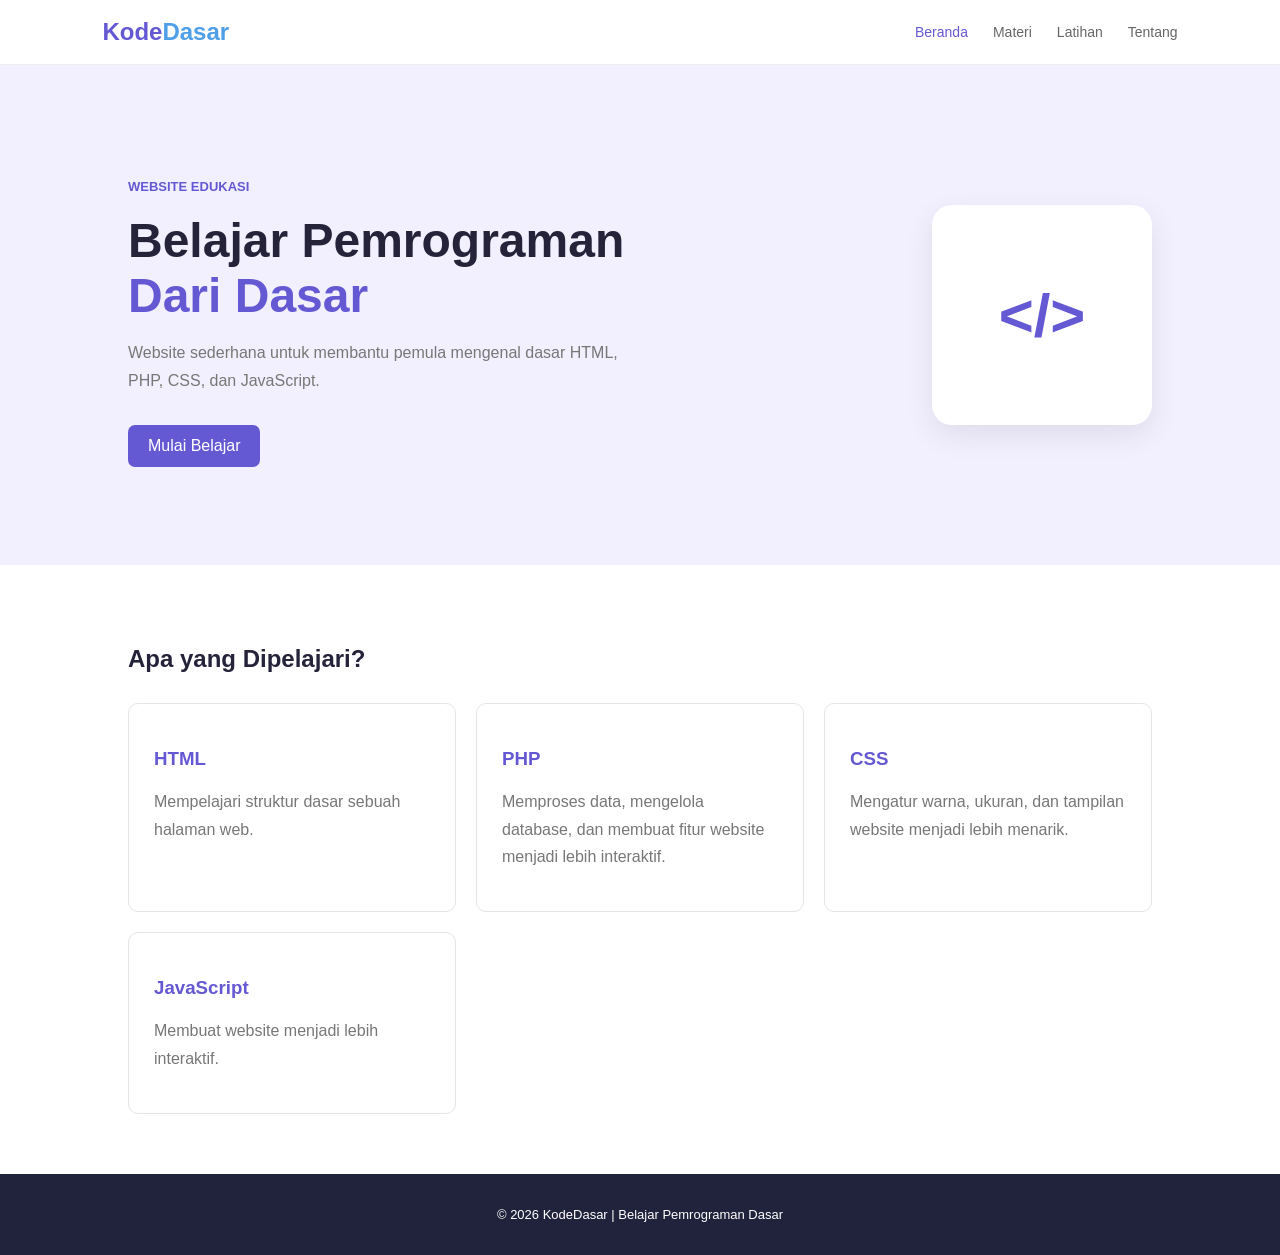
==== index.html @ 0f3f9ac7 "mengubah isi PHP" ====
<!DOCTYPE html>
<html lang="id">
<head>
    <meta charset="UTF-8">
    <meta name="viewport" content="width=device-width, initial-scale=1.0">
    <title>Beranda | KodeDasar</title>
    <link rel="stylesheet" href="css/style.css">
    <script src="js/script.js" defer></script>
</head>
<body>

<header>
    <nav class="navbar">
        <h2>Kode<span>Dasar</span></h2>

        <ul>
            <li><a class="active" href="index.html">Beranda</a></li>
            <li><a href="materi.html">Materi</a></li>
            <li><a href="latihan.html">Latihan</a></li>
            <li><a href="tentang.html">Tentang</a></li>
        </ul>
    </nav>
</header>

<main>
    <section class="hero">
        <div>
            <p>WEBSITE EDUKASI</p>
            <h1>Belajar Pemrograman<br><span>Dari Dasar</span></h1>
            <p>
                Website sederhana untuk membantu pemula mengenal
                dasar HTML, PHP, CSS, dan JavaScript.
            </p>

            <a href="materi.html" class="button">Mulai Belajar</a>
        </div>

        <div class="code-box">
            &lt;/&gt;
        </div>
    </section>

    <section class="section">
        <h2>Apa yang Dipelajari?</h2>

        <div class="cards">
            <div class="card">
                <h3>HTML</h3>
                <p>Mempelajari struktur dasar sebuah halaman web.</p>
            </div>

            <div class="card">
                <h3>PHP</h3>
                <p>Memproses data, mengelola database, dan membuat fitur website menjadi lebih interaktif.</p>
            </div>

            <div class="card">
                <h3>CSS</h3>
                <p>Mengatur warna, ukuran, dan tampilan website menjadi lebih menarik.</p>
            </div>

            <div class="card">
                <h3>JavaScript</h3>
                <p>Membuat website menjadi lebih interaktif.</p>
            </div>
        </div>
    </section>
</main>

<footer>
    <p>© 2026 KodeDasar | Belajar Pemrograman Dasar</p>
</footer>

</body>
</html>
---- css/style.css ----
* {
    box-sizing: border-box;
}

body {
    margin: 0;
    font-family: Arial, sans-serif;
    color: #25233a;
    background: #ffffff;
}

.navbar {
    display: flex;
    justify-content: space-between;
    align-items: center;
    padding: 18px 8%;
    border-bottom: 1px solid #eeeeee;
}

.navbar h2 {
    margin: 0;
    color: #6558d3;
}

.navbar h2 span {
    color: #4e9ee8;
}

.navbar ul {
    display: flex;
    gap: 25px;
    list-style: none;
    margin: 0;
    padding: 0;
}

.navbar a {
    color: #666666;
    text-decoration: none;
    font-size: 14px;
}

.navbar a:hover,
.navbar a.active {
    color: #6558d3;
}

.hero {
    min-height: 500px;
    padding: 80px 10%;
    display: flex;
    align-items: center;
    justify-content: space-between;
    background: #f2f0ff;
}

.hero p:first-child {
    color: #6558d3;
    font-size: 13px;
    font-weight: bold;
}

.hero h1 {
    font-size: 48px;
    margin: 15px 0;
}

.hero h1 span {
    color: #6558d3;
}

.hero p {
    max-width: 500px;
    color: #777777;
    line-height: 1.7;
}

.button {
    display: inline-block;
    margin-top: 15px;
    padding: 12px 20px;
    background: #6558d3;
    color: white;
    border: none;
    border-radius: 7px;
    text-decoration: none;
    cursor: pointer;
}

.button:hover {
    background: #4d43aa;
}

.code-box {
    width: 220px;
    height: 220px;
    display: flex;
    justify-content: center;
    align-items: center;
    background: #ffffff;
    border-radius: 20px;
    color: #6558d3;
    font-size: 60px;
    font-weight: bold;
    box-shadow: 0 10px 30px #00000015;
}

.section {
    padding: 60px 10%;
}

.section h2 {
    margin-bottom: 30px;
}

.cards {
    display: grid;
    grid-template-columns: repeat(3, 1fr);
    gap: 20px;
}

.card,
.material,
.quiz,
.about {
    padding: 25px;
    border: 1px solid #e5e5e5;
    border-radius: 10px;
    background: white;
}

.card h3,
.material h2 {
    color: #6558d3;
}

.card p,
.material p,
.about p {
    color: #777777;
    line-height: 1.7;
}

.page-title {
    padding: 70px 10%;
    background: #f2f0ff;
}

.page-title h1 {
    margin: 0 0 10px;
    font-size: 40px;
}

.page-title p {
    color: #777777;
}

.material {
    margin-bottom: 20px;
}

.material pre {
    padding: 15px;
    background: #20233b;
    color: #ffffff;
    border-radius: 7px;
    overflow-x: auto;
}

.quiz label {
    display: block;
    padding: 10px;
    color: #666666;
}

.quiz #hasil {
    color: #6558d3;
    font-weight: bold;
}

.info {
    margin-top: 25px;
    padding: 20px;
    background: #f2f0ff;
    border-radius: 8px;
}

footer {
    padding: 20px;
    text-align: center;
    background: #20233b;
    color: white;
    font-size: 13px;
}

@media (max-width: 700px) {
    .navbar {
        flex-direction: column;
        gap: 15px;
    }

    .navbar ul {
        gap: 15px;
        flex-wrap: wrap;
        justify-content: center;
    }

    .hero {
        flex-direction: column;
        align-items: flex-start;
        gap: 40px;
    }

    .hero h1 {
        font-size: 38px;
    }

    .code-box {
        width: 150px;
        height: 150px;
        font-size: 40px;
        align-self: center;
    }

    .cards {
        grid-template-columns: 1fr;
    }
}
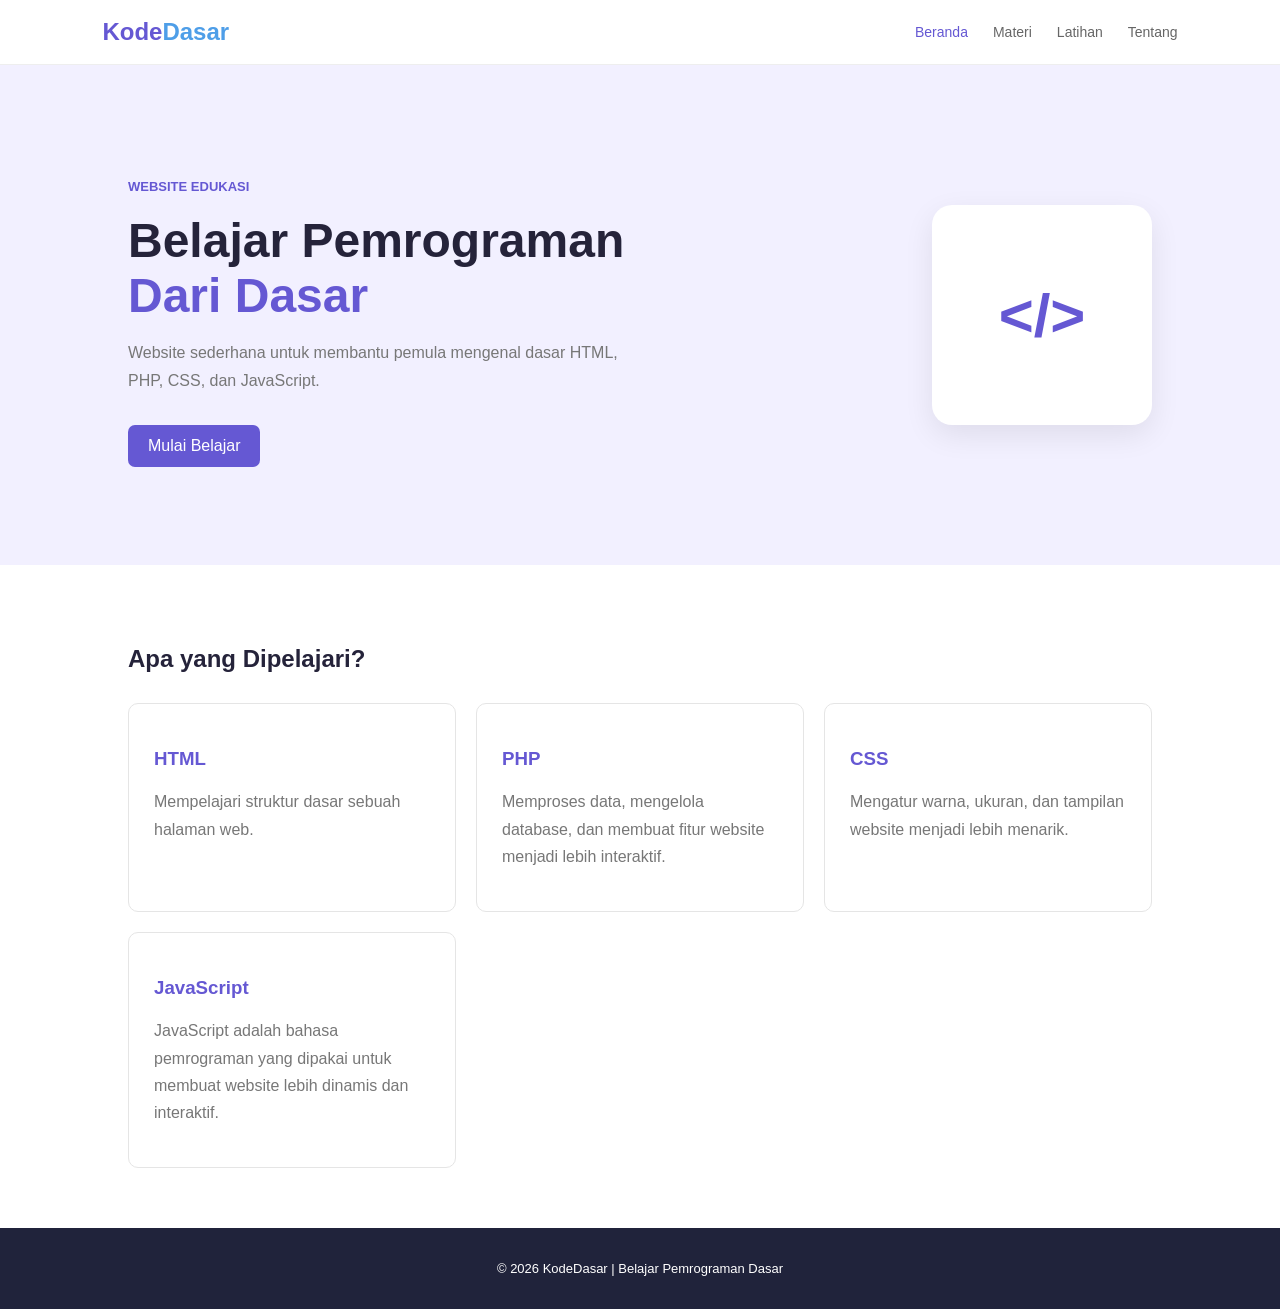
==== commit 153e4fd7: "mengubah isi javascript" ====
--- a/index.html
+++ b/index.html
@@ -61,7 +61,7 @@
 
             <div class="card">
                 <h3>JavaScript</h3>
-                <p>Membuat website menjadi lebih interaktif.</p>
+                <p>JavaScript adalah bahasa pemrograman yang dipakai untuk membuat website lebih dinamis dan interaktif.</p>
             </div>
         </div>
     </section>
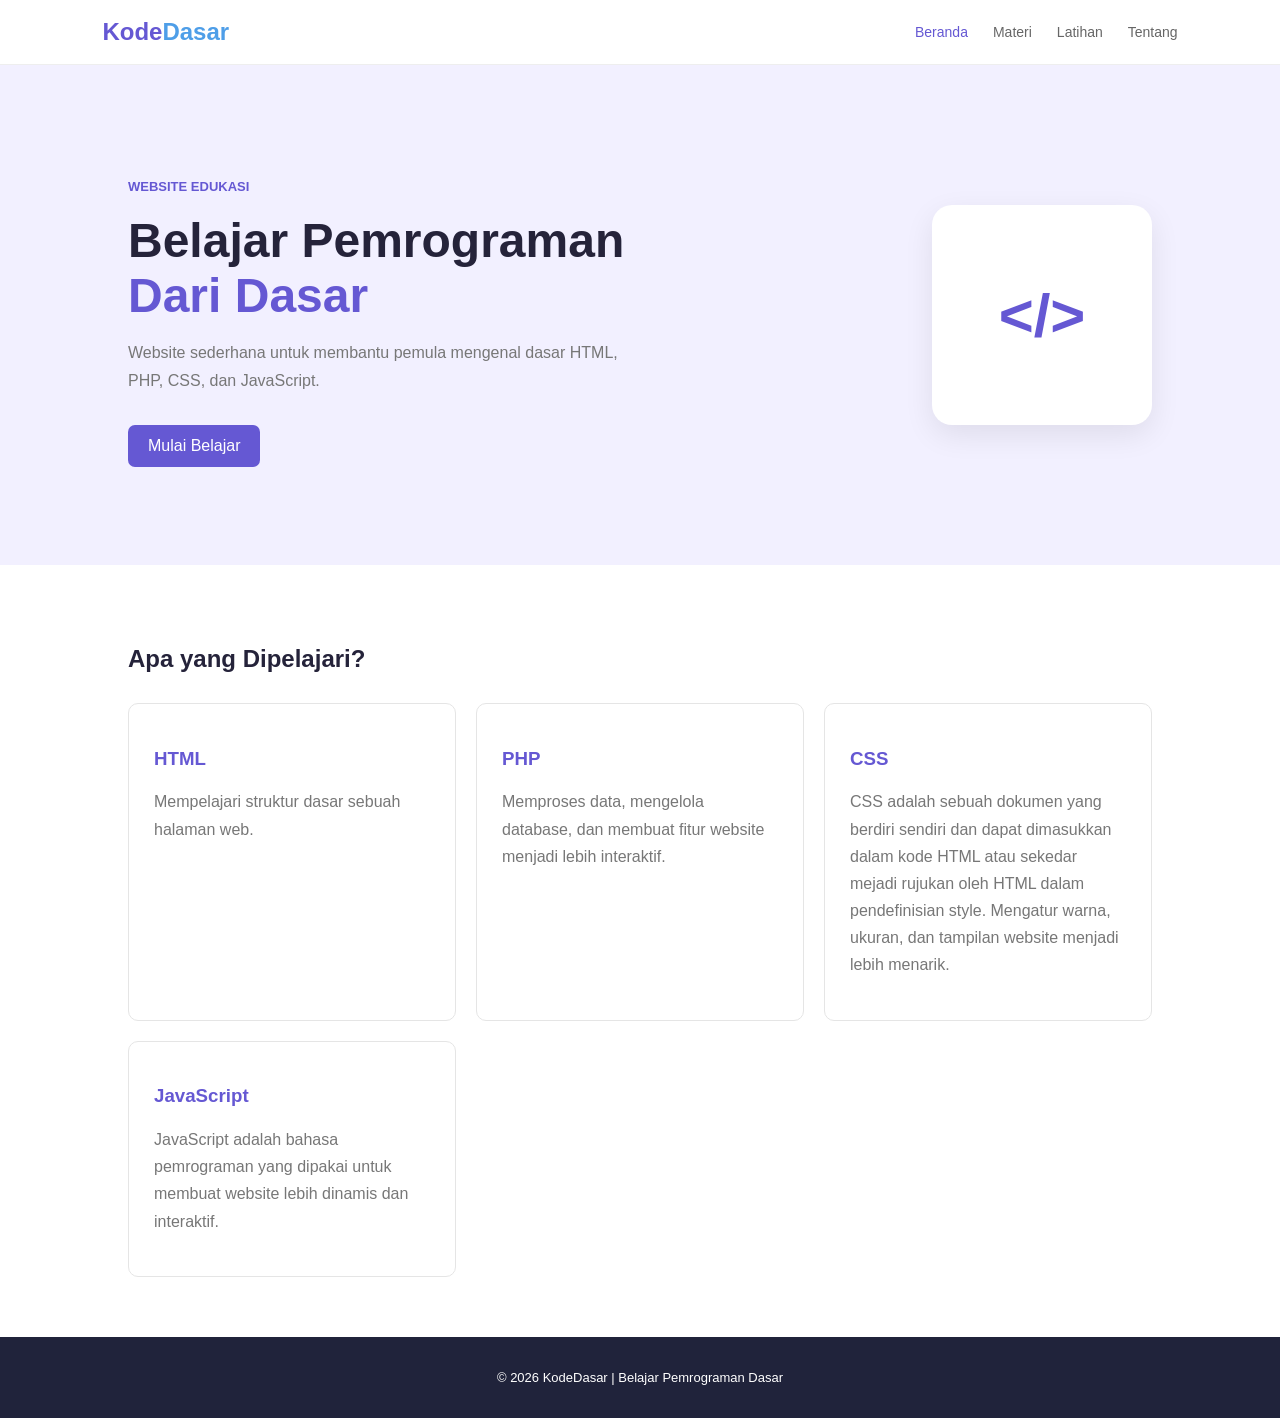
==== commit 4ffb5c58: "menambah pengertian css" ====
--- a/index.html
+++ b/index.html
@@ -56,7 +56,7 @@
 
             <div class="card">
                 <h3>CSS</h3>
-                <p>Mengatur warna, ukuran, dan tampilan website menjadi lebih menarik.</p>
+                <p>CSS adalah sebuah dokumen yang berdiri sendiri dan dapat dimasukkan dalam kode HTML atau sekedar mejadi rujukan oleh HTML dalam pendefinisian style. Mengatur warna, ukuran, dan tampilan website menjadi lebih menarik.</p>
             </div>
 
             <div class="card">
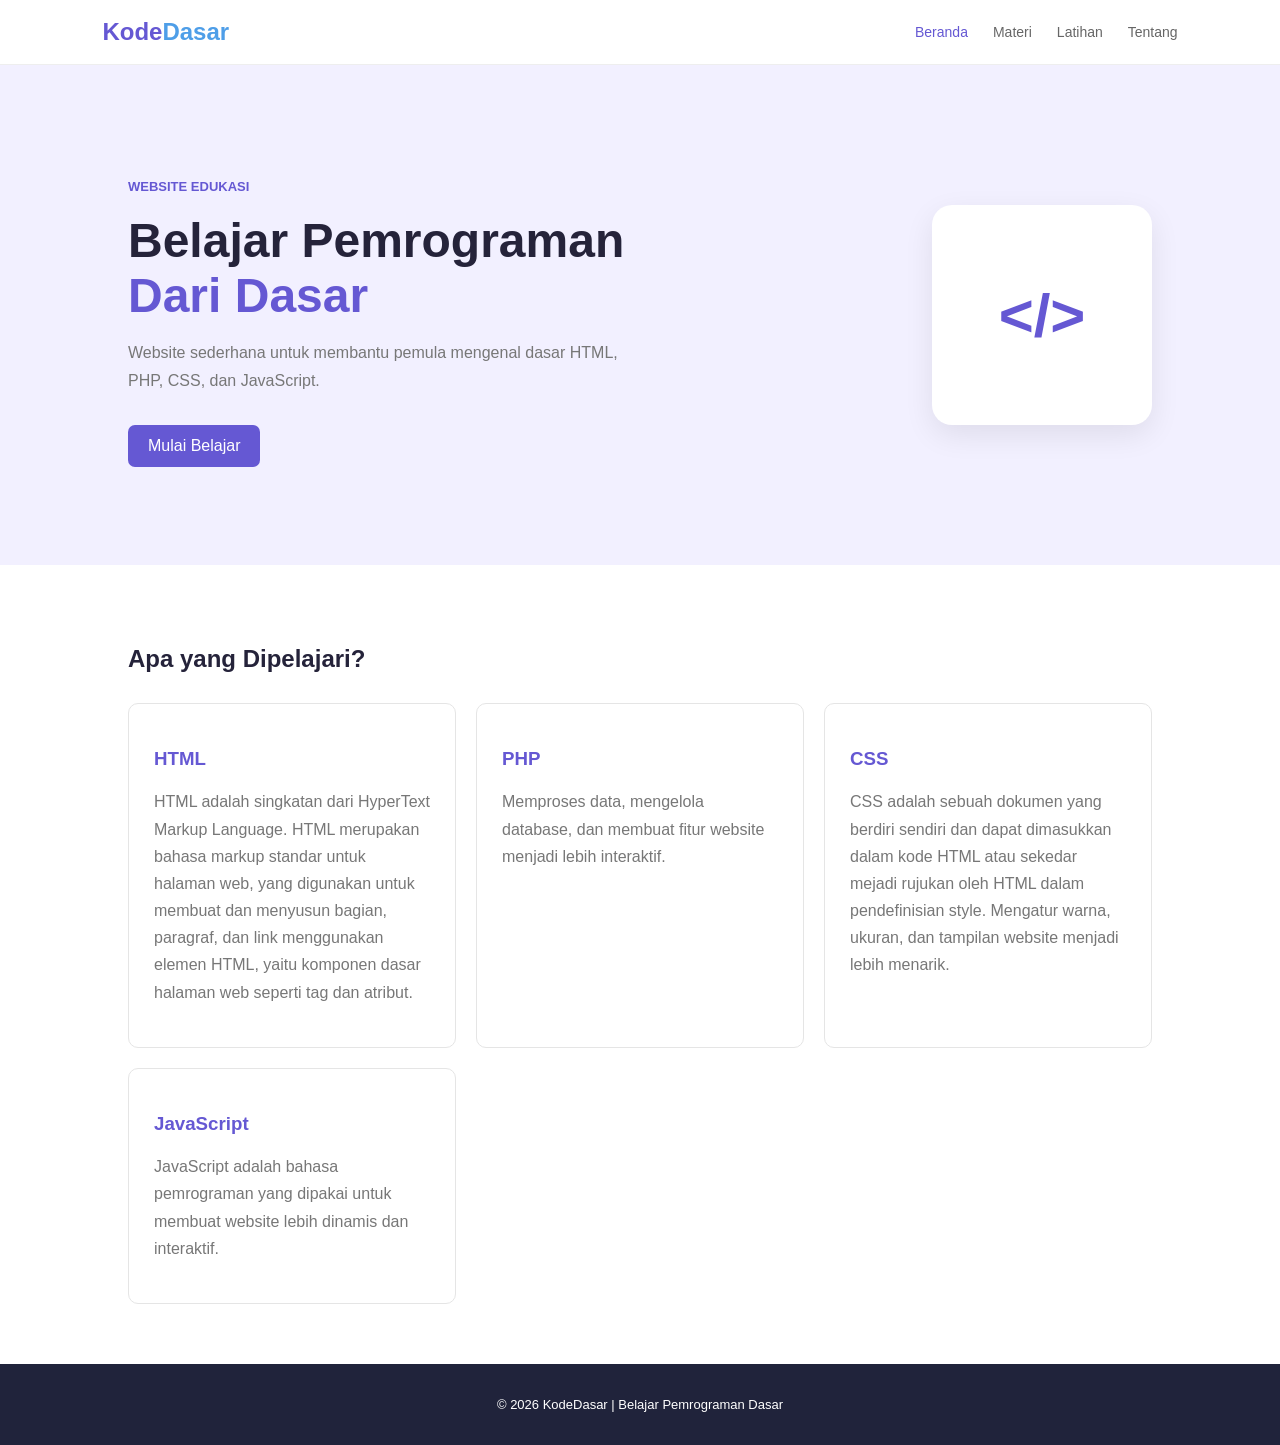
==== commit 65f2e22f: "menambah isi HTML" ====
--- a/index.html
+++ b/index.html
@@ -46,7 +46,7 @@
         <div class="cards">
             <div class="card">
                 <h3>HTML</h3>
-                <p>Mempelajari struktur dasar sebuah halaman web.</p>
+                <p>HTML adalah singkatan dari HyperText Markup Language. HTML merupakan bahasa markup standar untuk halaman web, yang digunakan untuk membuat dan menyusun bagian, paragraf, dan link menggunakan elemen HTML, yaitu komponen dasar halaman web seperti tag dan atribut.</p>
             </div>
 
             <div class="card">
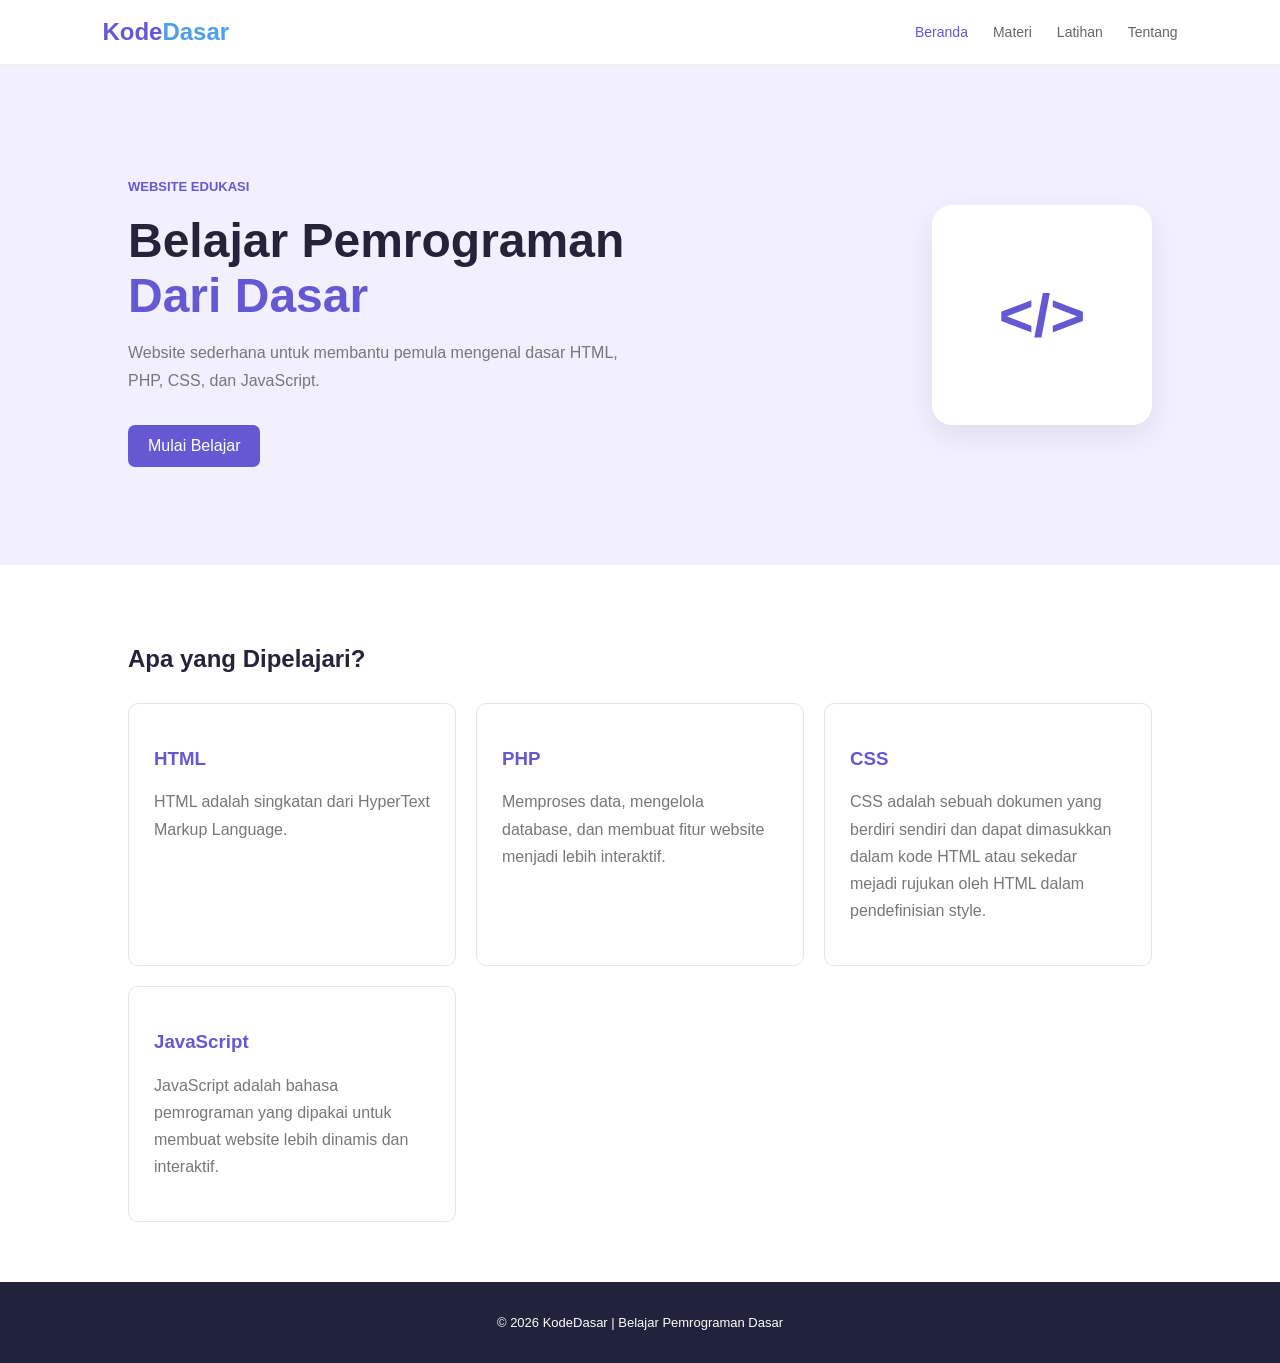
==== commit 2152170f: "mengubah isi HTML dan CSS" ====
--- a/index.html
+++ b/index.html
@@ -46,7 +46,7 @@
         <div class="cards">
             <div class="card">
                 <h3>HTML</h3>
-                <p>HTML adalah singkatan dari HyperText Markup Language. HTML merupakan bahasa markup standar untuk halaman web, yang digunakan untuk membuat dan menyusun bagian, paragraf, dan link menggunakan elemen HTML, yaitu komponen dasar halaman web seperti tag dan atribut.</p>
+                <p>HTML adalah singkatan dari HyperText Markup Language.</p>
             </div>
 
             <div class="card">
@@ -56,7 +56,7 @@
 
             <div class="card">
                 <h3>CSS</h3>
-                <p>CSS adalah sebuah dokumen yang berdiri sendiri dan dapat dimasukkan dalam kode HTML atau sekedar mejadi rujukan oleh HTML dalam pendefinisian style. Mengatur warna, ukuran, dan tampilan website menjadi lebih menarik.</p>
+                <p>CSS adalah sebuah dokumen yang berdiri sendiri dan dapat dimasukkan dalam kode HTML atau sekedar mejadi rujukan oleh HTML dalam pendefinisian style.</p>
             </div>
 
             <div class="card">
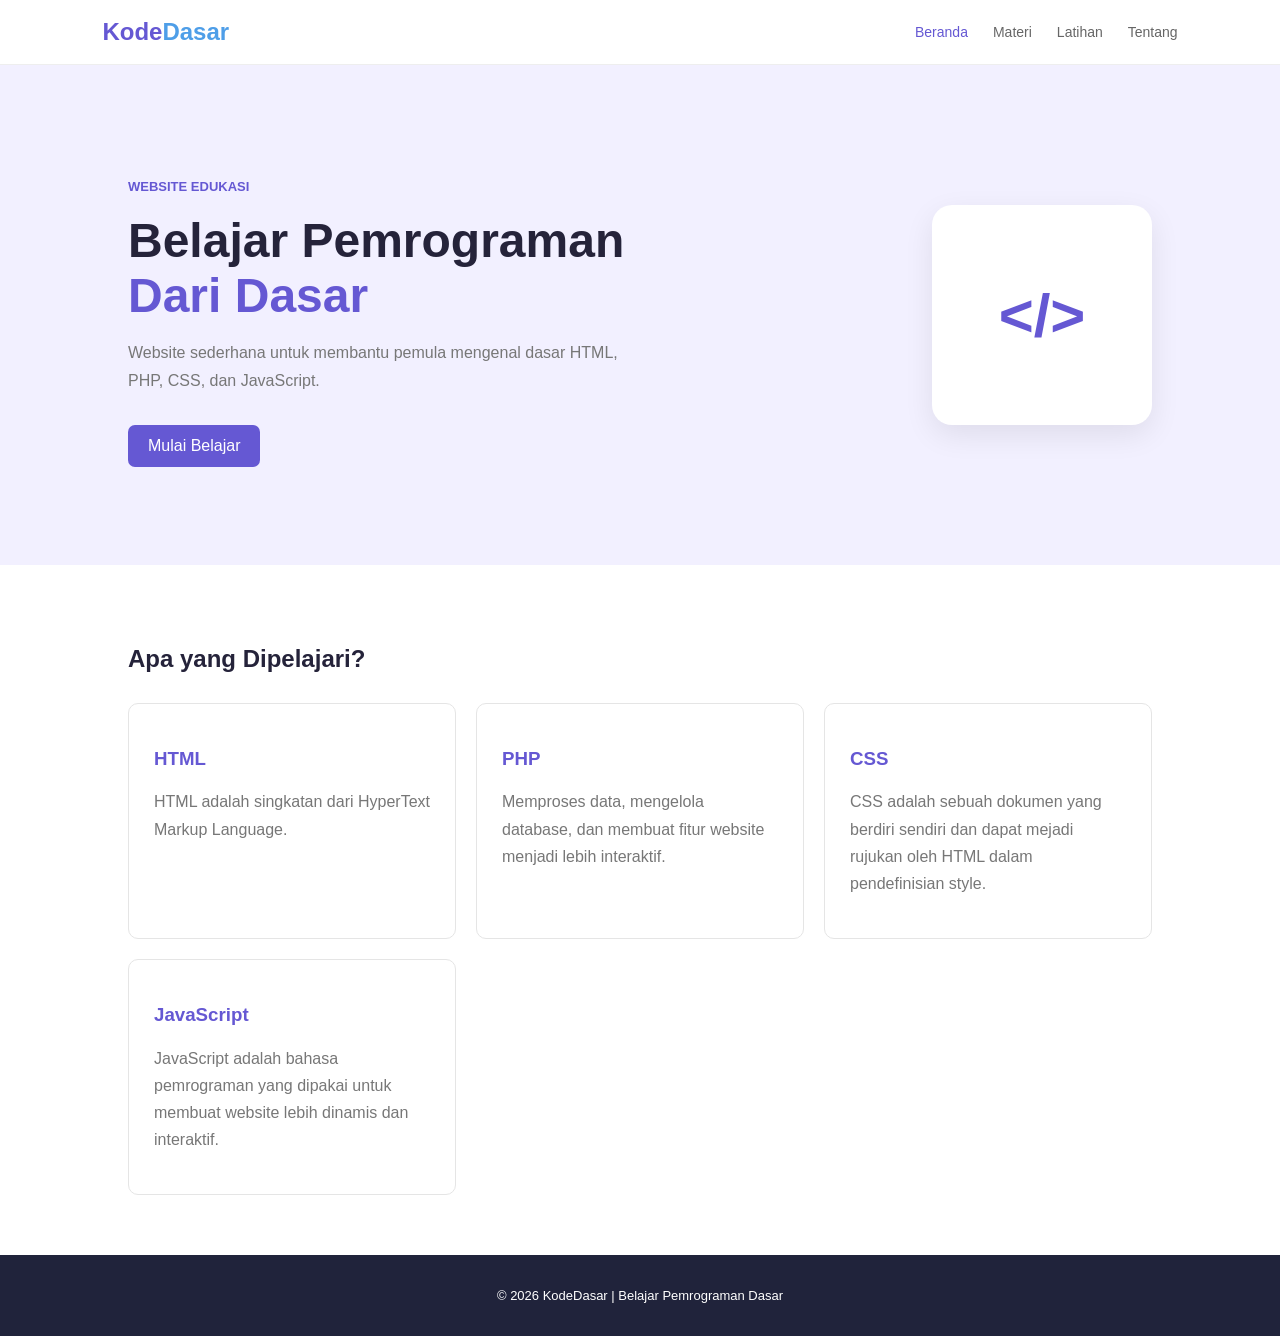
==== commit 89ae2ea6: "mengubah isi css" ====
--- a/index.html
+++ b/index.html
@@ -56,7 +56,7 @@
 
             <div class="card">
                 <h3>CSS</h3>
-                <p>CSS adalah sebuah dokumen yang berdiri sendiri dan dapat dimasukkan dalam kode HTML atau sekedar mejadi rujukan oleh HTML dalam pendefinisian style.</p>
+                <p>CSS adalah sebuah dokumen yang berdiri sendiri dan dapat mejadi rujukan oleh HTML dalam pendefinisian style.</p>
             </div>
 
             <div class="card">
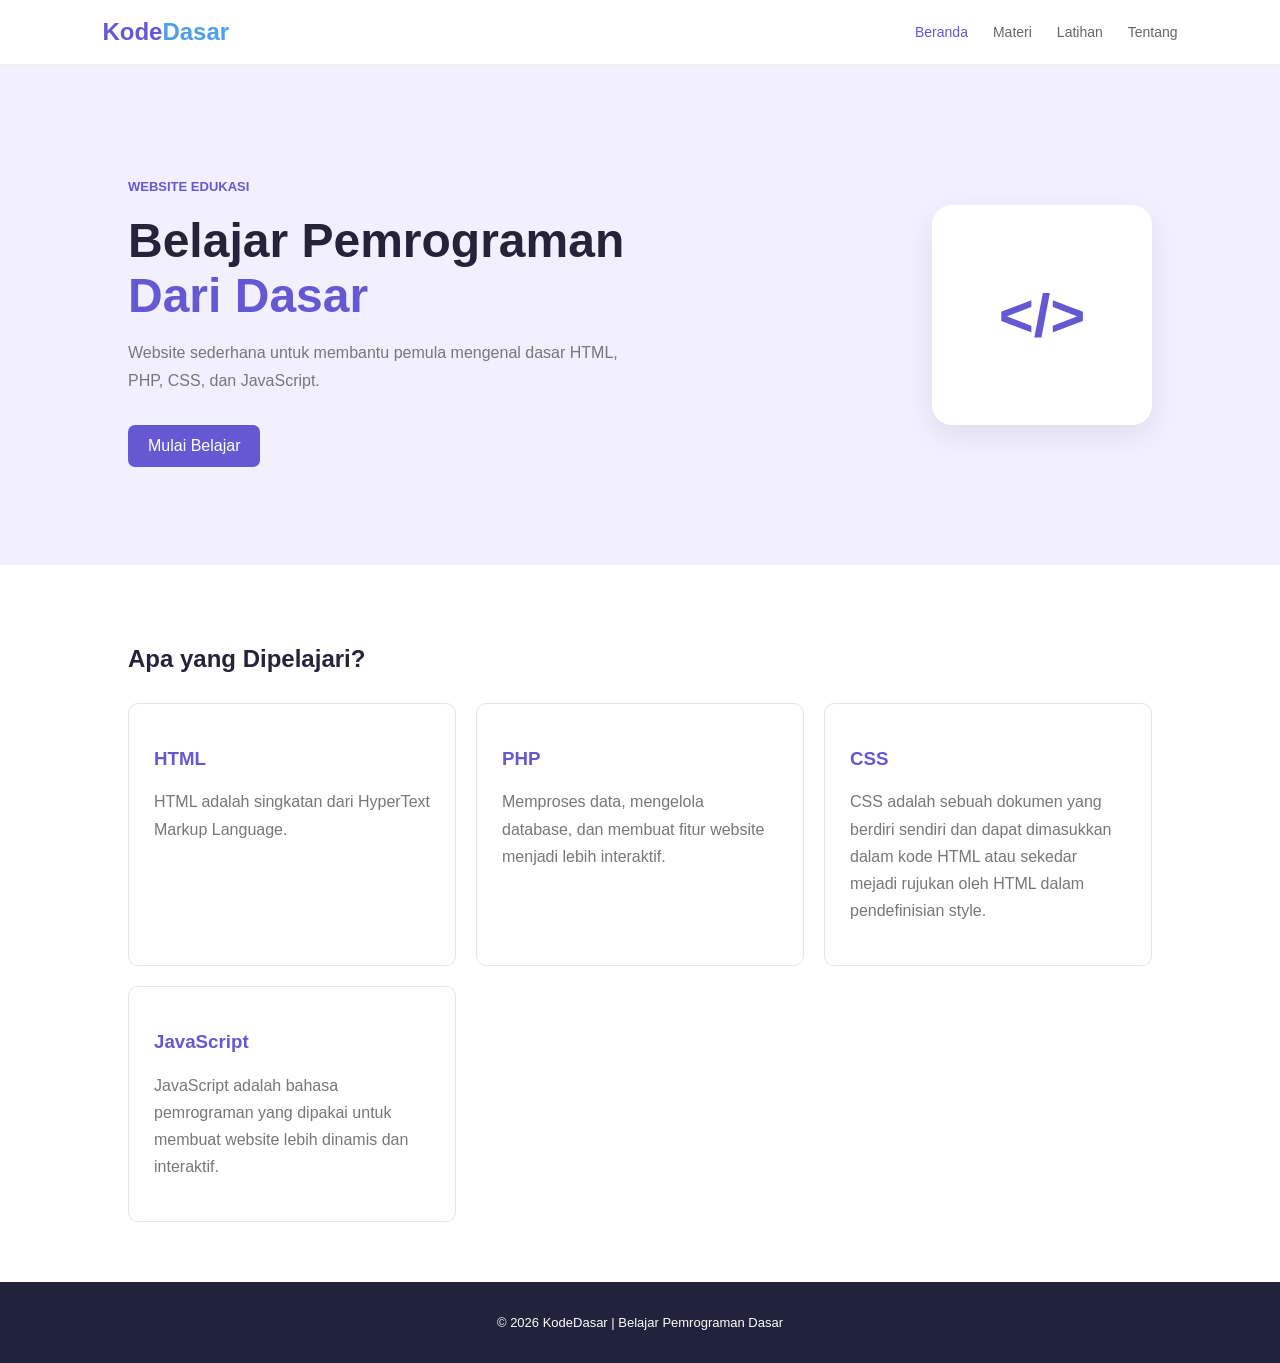
==== commit 50d21278: "Merge branch 'main' into tentang" ====
--- a/index.html
+++ b/index.html
@@ -56,7 +56,7 @@
 
             <div class="card">
                 <h3>CSS</h3>
-                <p>CSS adalah sebuah dokumen yang berdiri sendiri dan dapat mejadi rujukan oleh HTML dalam pendefinisian style.</p>
+                <p>CSS adalah sebuah dokumen yang berdiri sendiri dan dapat dimasukkan dalam kode HTML atau sekedar mejadi rujukan oleh HTML dalam pendefinisian style.</p>
             </div>
 
             <div class="card">
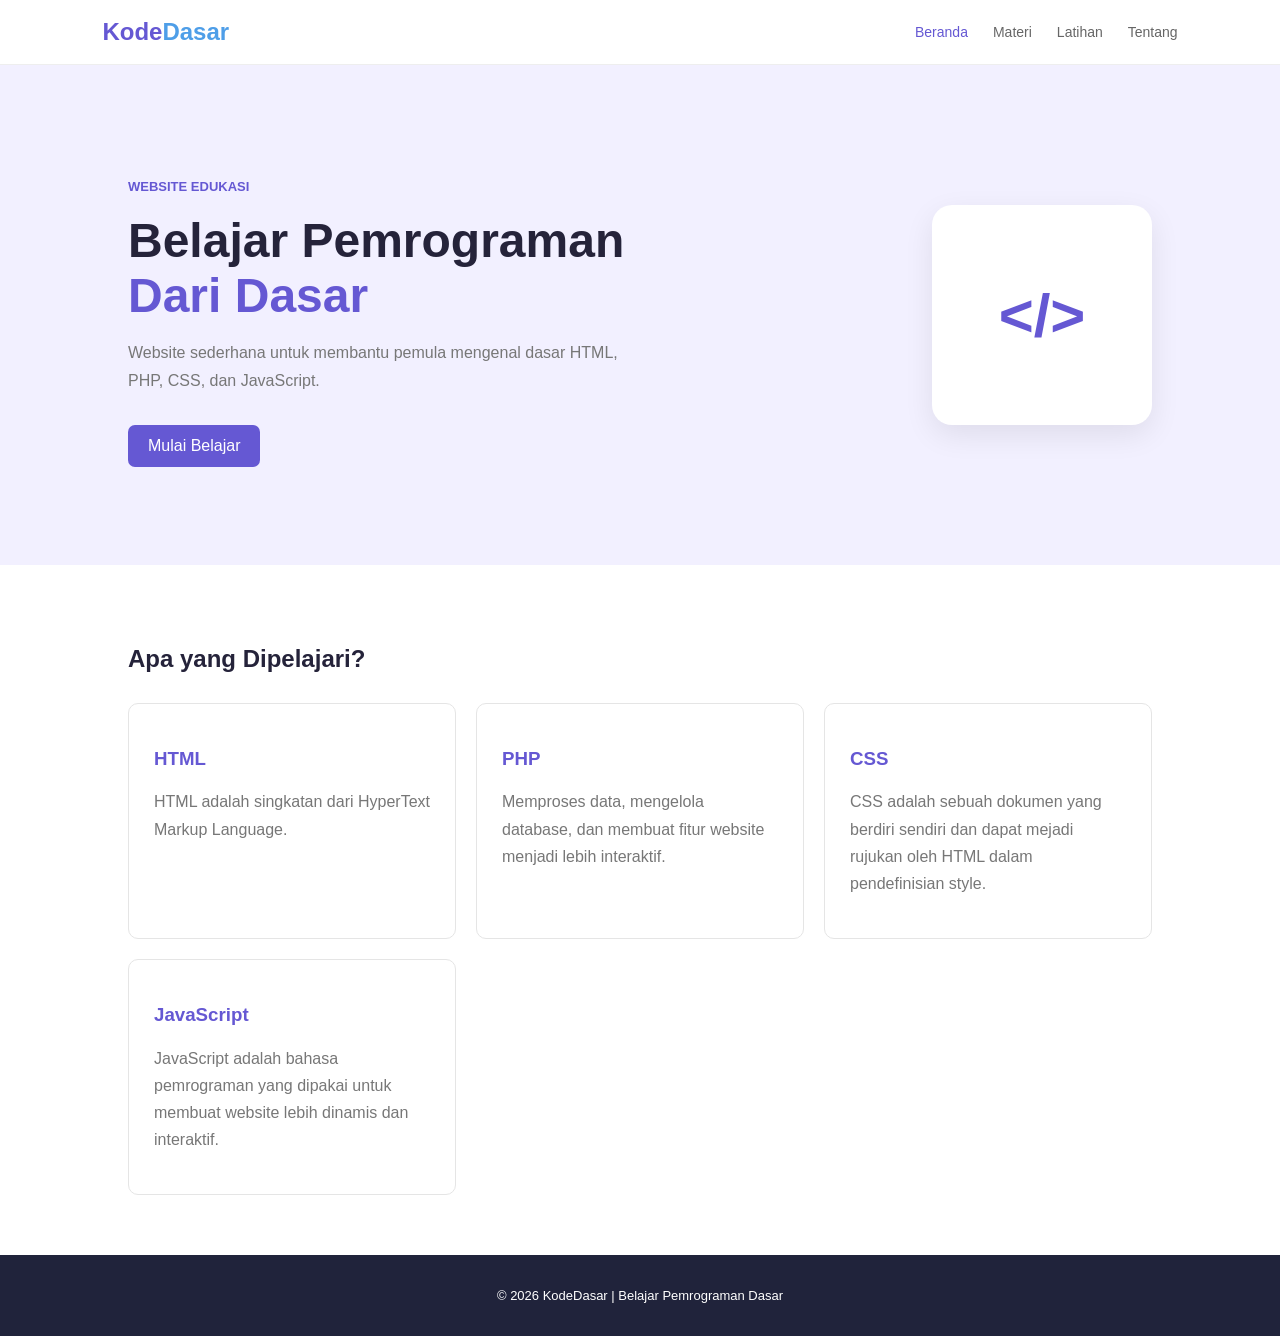
==== commit 8f8f0cf1: "Merge pull request #12 from tataauliareksayuu/beranda mengubah isi css" ====
--- a/index.html
+++ b/index.html
@@ -56,7 +56,7 @@
 
             <div class="card">
                 <h3>CSS</h3>
-                <p>CSS adalah sebuah dokumen yang berdiri sendiri dan dapat dimasukkan dalam kode HTML atau sekedar mejadi rujukan oleh HTML dalam pendefinisian style.</p>
+                <p>CSS adalah sebuah dokumen yang berdiri sendiri dan dapat mejadi rujukan oleh HTML dalam pendefinisian style.</p>
             </div>
 
             <div class="card">
